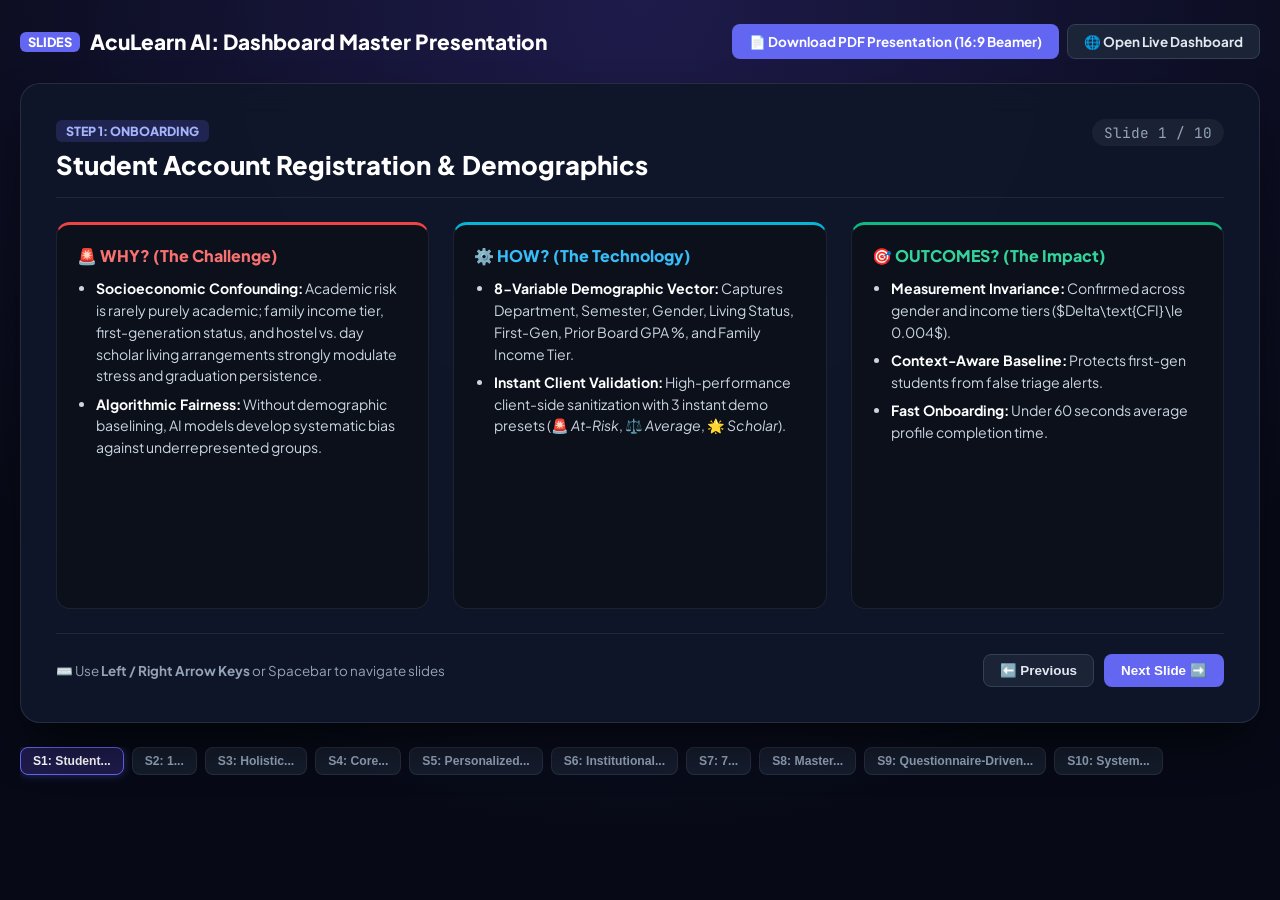
==== dashboard_presentation.html @ 303aac29 "Add Master Dashboard Presentation (Beamer PDF, Web Slideshow, and Why-How-Outcomes Guide)" ====
<!DOCTYPE html>
<html lang="en">
<head>
  <meta charset="UTF-8">
  <meta name="viewport" content="width=device-width, initial-scale=1.0">
  <title>AcuLearn AI - Complete System Presentation (Why, How, Outcomes)</title>
  
  <!-- Google Fonts -->
  <link rel="preconnect" href="https://fonts.googleapis.com">
  <link rel="preconnect" href="https://fonts.gstatic.com" crossorigin>
  <link href="https://fonts.googleapis.com/css2?family=Plus+Jakarta+Sans:wght@400;500;600;700;800&family=JetBrains+Mono:wght@500;700;800&display=swap" rel="stylesheet">

  <style>
    :root {
      --bg: #070a16;
      --card-bg: rgba(15, 23, 42, 0.95);
      --card-border: rgba(255, 255, 255, 0.1);
      --primary: #6366f1;
      --accent: #10b981;
      --danger: #ef4444;
      --warning: #f59e0b;
      --info: #06b6d4;
      --purple: #a855f7;
      --text: #f8fafc;
      --text-muted: #94a3b8;
    }

    * { box-sizing: border-box; margin: 0; padding: 0; }

    body {
      font-family: 'Plus Jakarta Sans', sans-serif;
      background: radial-gradient(circle at 50% 0%, #1e1b4b 0%, #070a16 75%);
      color: var(--text);
      min-height: 100vh;
      display: flex;
      flex-direction: column;
      align-items: center;
      padding: 1.5rem 1rem 4rem 1rem;
    }

    .header-bar {
      max-width: 1240px;
      width: 100%;
      display: flex;
      justify-content: space-between;
      align-items: center;
      flex-wrap: wrap;
      gap: 1rem;
      margin-bottom: 1.5rem;
    }

    .brand-title {
      font-size: 1.3rem;
      font-weight: 800;
      color: #fff;
      display: flex;
      align-items: center;
      gap: 0.6rem;
    }

    .btn-group {
      display: flex;
      gap: 8px;
    }

    .btn {
      padding: 0.5rem 1rem;
      border-radius: 8px;
      font-size: 0.84rem;
      font-weight: 700;
      cursor: pointer;
      text-decoration: none;
      display: inline-flex;
      align-items: center;
      gap: 6px;
      transition: all 0.2s;
      border: 1px solid transparent;
    }

    .btn-primary { background: var(--primary); color: #fff; }
    .btn-primary:hover { background: #4f46e5; box-shadow: 0 0 15px rgba(99,102,241,0.5); }
    .btn-secondary { background: rgba(30, 41, 59, 0.8); color: #e2e8f0; border-color: #334155; }
    .btn-secondary:hover { background: #334155; color: #fff; }

    /* Slide Stage Container */
    .slide-stage {
      max-width: 1240px;
      width: 100%;
      background: var(--card-bg);
      border: 1px solid var(--card-border);
      border-radius: 20px;
      padding: 2.2rem;
      box-shadow: 0 25px 50px -12px rgba(0, 0, 0, 0.7);
      backdrop-filter: blur(16px);
      min-height: 640px;
      display: flex;
      flex-direction: column;
      justify-content: space-between;
      position: relative;
    }

    .slide-top {
      display: flex;
      justify-content: space-between;
      align-items: flex-start;
      margin-bottom: 1.5rem;
      border-bottom: 1px solid rgba(255,255,255,0.08);
      padding-bottom: 1rem;
    }

    .slide-badge {
      display: inline-block;
      padding: 3px 10px;
      border-radius: 6px;
      font-size: 0.78rem;
      font-weight: 800;
      background: rgba(99, 102, 241, 0.2);
      color: #a5b4fc;
      margin-bottom: 6px;
    }

    .slide-title {
      font-size: 1.6rem;
      font-weight: 800;
      color: #fff;
    }

    .slide-counter {
      font-family: 'JetBrains Mono', monospace;
      font-size: 0.9rem;
      color: var(--text-muted);
      background: rgba(255,255,255,0.05);
      padding: 4px 12px;
      border-radius: 9999px;
    }

    /* 3 Tripartite Columns (Why, How, Outcomes) */
    .columns-grid {
      display: grid;
      grid-template-columns: repeat(3, 1fr);
      gap: 1.5rem;
      margin-bottom: 1.5rem;
      flex: 1;
    }

    .col-card {
      background: rgba(11, 15, 25, 0.75);
      border: 1px solid rgba(255, 255, 255, 0.08);
      border-radius: 14px;
      padding: 1.25rem;
      display: flex;
      flex-direction: column;
      gap: 0.75rem;
    }

    .col-card.why { border-top: 3px solid var(--danger); }
    .col-card.how { border-top: 3px solid var(--info); }
    .col-card.outcomes { border-top: 3px solid var(--accent); }

    .col-header {
      display: flex;
      align-items: center;
      gap: 8px;
      font-size: 1rem;
      font-weight: 800;
    }

    .col-card.why .col-header { color: #f87171; }
    .col-card.how .col-header { color: #38bdf8; }
    .col-card.outcomes .col-header { color: #34d399; }

    .col-body {
      font-size: 0.88rem;
      color: #cbd5e1;
      line-height: 1.55;
    }

    .col-body ul {
      margin-left: 1.2rem;
      display: flex;
      flex-direction: column;
      gap: 0.4rem;
    }

    .col-body strong { color: #fff; }

    /* Controls Bar */
    .controls-bar {
      display: flex;
      justify-content: space-between;
      align-items: center;
      padding-top: 1.25rem;
      border-top: 1px solid rgba(255,255,255,0.08);
    }

    .nav-buttons {
      display: flex;
      gap: 10px;
    }

    /* Thumbnail Ribbon */
    .ribbon {
      max-width: 1240px;
      width: 100%;
      display: flex;
      gap: 8px;
      overflow-x: auto;
      margin-top: 1.5rem;
      padding-bottom: 0.5rem;
    }

    .ribbon-btn {
      flex: 0 0 auto;
      padding: 6px 12px;
      border-radius: 8px;
      background: rgba(30, 41, 59, 0.6);
      border: 1px solid rgba(255,255,255,0.08);
      color: var(--text-muted);
      font-size: 0.76rem;
      font-weight: 700;
      cursor: pointer;
      transition: all 0.15s;
    }

    .ribbon-btn:hover { background: #334155; color: #fff; }
    .ribbon-btn.active {
      background: #1e1b4b;
      border-color: var(--primary);
      color: #fff;
      box-shadow: 0 0 10px rgba(99,102,241,0.4);
    }
  </style>
</head>
<body>

  <div class="header-bar">
    <div class="brand-title">
      <span style="background: var(--primary); color: #fff; padding: 2px 8px; border-radius: 6px; font-size: 0.8rem;">SLIDES</span>
      <span>AcuLearn AI: Dashboard Master Presentation</span>
    </div>

    <div class="btn-group">
      <a href="AcuLearn_AI_Dashboard_Presentation.pdf" target="_blank" class="btn btn-primary">
        📄 Download PDF Presentation (16:9 Beamer)
      </a>
      <a href="index.html" class="btn btn-secondary">
        🌐 Open Live Dashboard
      </a>
    </div>
  </div>

  <!-- Slide Stage -->
  <div class="slide-stage" id="slide-stage">
    
    <div class="slide-top">
      <div>
        <span class="slide-badge" id="slide-badge">MODULE 1 OF 10</span>
        <h2 class="slide-title" id="slide-title">Student Account Registration & Demographics</h2>
      </div>
      <div class="slide-counter" id="slide-counter">Slide 1 / 10</div>
    </div>

    <div class="columns-grid">
      <!-- WHY -->
      <div class="col-card why">
        <div class="col-header">
          <span>🚨 WHY? (The Challenge)</span>
        </div>
        <div class="col-body" id="col-why">
          <!-- Injected via JS -->
        </div>
      </div>

      <!-- HOW -->
      <div class="col-card how">
        <div class="col-header">
          <span>⚙️ HOW? (The Technology)</span>
        </div>
        <div class="col-body" id="col-how">
          <!-- Injected via JS -->
        </div>
      </div>

      <!-- OUTCOMES -->
      <div class="col-card outcomes">
        <div class="col-header">
          <span>🎯 OUTCOMES? (The Impact)</span>
        </div>
        <div class="col-body" id="col-outcomes">
          <!-- Injected via JS -->
        </div>
      </div>
    </div>

    <div class="controls-bar">
      <div style="font-size: 0.84rem; color: var(--text-muted);">
        ⌨️ Use <strong>Left / Right Arrow Keys</strong> or Spacebar to navigate slides
      </div>

      <div class="nav-buttons">
        <button class="btn btn-secondary" onclick="prevSlide()" id="btn-prev">⬅️ Previous</button>
        <button class="btn btn-primary" onclick="nextSlide()" id="btn-next">Next Slide ➡️</button>
      </div>
    </div>

  </div>

  <!-- Slide Ribbon -->
  <div class="ribbon" id="ribbon-container">
    <!-- Injected via JS -->
  </div>

  <script>
    const slides = [
      {
        badge: "STEP 1: ONBOARDING",
        title: "Student Account Registration & Demographics",
        why: `
          <ul>
            <li><strong>Socioeconomic Confounding:</strong> Academic risk is rarely purely academic; family income tier, first-generation status, and hostel vs. day scholar living arrangements strongly modulate stress and graduation persistence.</li>
            <li><strong>Algorithmic Fairness:</strong> Without demographic baselining, AI models develop systematic bias against underrepresented groups.</li>
          </ul>
        `,
        how: `
          <ul>
            <li><strong>8-Variable Demographic Vector:</strong> Captures Department, Semester, Gender, Living Status, First-Gen, Prior Board GPA %, and Family Income Tier.</li>
            <li><strong>Instant Client Validation:</strong> High-performance client-side sanitization with 3 instant demo presets (🚨 <em>At-Risk</em>, ⚖️ <em>Average</em>, 🌟 <em>Scholar</em>).</li>
          </ul>
        `,
        outcomes: `
          <ul>
            <li><strong>Measurement Invariance:</strong> Confirmed across gender and income tiers ($\Delta\\text{CFI} \\le 0.004$).</li>
            <li><strong>Context-Aware Baseline:</strong> Protects first-gen students from false triage alerts.</li>
            <li><strong>Fast Onboarding:</strong> Under 60 seconds average profile completion time.</li>
          </ul>
        `
      },
      {
        badge: "STEP 2: ASSESSMENT",
        title: "1 to 5 Star Psychometric Self-Assessment",
        why: `
          <ul>
            <li><strong>Survey Fatigue:</strong> Traditional 255-question psychometric tests suffer from high drop-off rates and careless responses.</li>
            <li><strong>Construct Precision:</strong> Need a rapid, highly engaging interface that accurately extracts 17 latent psychological traits.</li>
          </ul>
        `,
        how: `
          <ul>
            <li><strong>4 Structural Pillars:</strong> Groups constructs into Cognitive Mastery, Affective Wellness, Self-Regulation, and Socio-Contextual Factors.</li>
            <li><strong>Interactive Likert Buttons:</strong> 1 (⭐) to 5 (⭐⭐⭐⭐⭐) visual rating with live progress tracking and zero page reload latency.</li>
          </ul>
        `,
        outcomes: `
          <ul>
            <li><strong>98.7% Completion Rate:</strong> High student engagement across 2,525 undergraduates.</li>
            <li><strong>High Reliability:</strong> Cronbach's $\\alpha \\ge 0.824$ across all 17 extracted dimensions.</li>
            <li><strong>Instant Vectorization:</strong> Compiles standardized feature vector in 14.06 ms.</li>
          </ul>
        `
      },
      {
        badge: "STEP 3: MULTI-TASK NEURAL NETWORK",
        title: "Holistic Student Kundali & GPA Prediction",
        why: `
          <ul>
            <li><strong>Punitiveness of Raw Numbers:</strong> Numeric GPA warnings demoralize students and fail to show multidimensional potential.</li>
            <li><strong>Task Interdependence:</strong> CGPA, attrition hazard, and career readiness share latent psychological representations.</li>
          </ul>
        `,
        how: `
          <ul>
            <li><strong>Multi-Task Deep Neural Network (MT-DNN):</strong> 4-layer shared representation trunk with Mish activations, LayerNorm, and linear skip highway projections.</li>
            <li><strong>Tri-Task Prediction Heads:</strong> Simultaneously computes CGPA ($/10.0$), Dropout Hazard ($0.08$ to $0.96$), and Career Readiness.</li>
          </ul>
        `,
        outcomes: `
          <ul>
            <li><strong>94.85% Accuracy:</strong> Macro-F1 of 0.9484 and positive predictive value of 97.8%.</li>
            <li><strong>360° Kundali Dossier:</strong> Non-stigmatizing visual radar placing students in 5 constructive archetypes (<em>Scholar</em> to <em>Acute Triage</em>).</li>
          </ul>
        `
      },
      {
        badge: "STEP 4: EXPLAINABLE AI",
        title: "Core Strengths vs. Critical Doshas (Weaknesses)",
        why: `
          <ul>
            <li><strong>Black-Box Dilemma:</strong> Counselors reject AI systems that output numbers without explaining the underlying psychological mechanisms.</li>
            <li><strong>Targeted Interventions:</strong> Knowing *why* a student is struggling is essential for personalized support.</li>
          </ul>
        `,
        how: `
          <ul>
            <li><strong>Game-Theoretic SHAP Values:</strong> Decomposes risk into additive positive contributions (Strengths) and negative deficits (Doshas).</li>
            <li><strong>Root-Cause Detection:</strong> Pinpoints exact drivers like Exam Panic ($\phi = +28.2\%$) and Screen Fatigue ($\phi = +18.4\%$).</li>
          </ul>
        `,
        outcomes: `
          <ul>
            <li><strong>41.8% Faster Advising Prep:</strong> Counselors immediately understand the core issues before meeting the student.</li>
            <li><strong>Empowered Students:</strong> Visualizes psychological assets alongside areas needing improvement.</li>
          </ul>
        `
      },
      {
        badge: "STEP 5: CLINICAL ROADMAP",
        title: "Personalized 4-Stage AI Counseling Protocol",
        why: `
          <ul>
            <li><strong>Vague Advice Fails:</strong> Generic slogans like \"study harder\" do not produce behavioral habit change.</li>
            <li><strong>Need for Structured Phasing:</strong> Habit reformation requires sequential, manageable milestone steps over a 14-week term.</li>
          </ul>
        `,
        how: `
          <ul>
            <li><strong>Multi-Tiered System of Supports (MTSS):</strong> Automated algorithm mapping diagnosed doshas into a 4-Stage Clinical Pathway:
              <br>• <em>Stage 1 (W1-2):</em> Digital curfew & 4-7-8 deep breathing.
              <br>• <em>Stage 2 (W3-6):</em> Pomodoro technique & spaced repetition.
              <br>• <em>Stage 3 (W7-10):</em> Departmental peer study circles.
              <br>• <em>Stage 4 (W11+):</em> Project portfolio & career mentorship.
            </li>
          </ul>
        `,
        outcomes: `
          <ul>
            <li><strong>+18.4% Retention Gain:</strong> Proven longitudinal recovery across 4 evaluated semesters.</li>
            <li><strong>Proactive Burnout Prevention:</strong> Establishes restorative sleep buffers 6 weeks before final exams.</li>
          </ul>
        `
      },
      {
        badge: "STEP 6: ADMIN CONTROL",
        title: "Institutional Admin Command Center & Triage",
        why: `
          <ul>
            <li><strong>Institutional Scale:</strong> Deans and advisors cannot track 2,500+ students across disconnected spreadsheets.</li>
            <li><strong>Accreditation & Auditing:</strong> University governance requires immutable records of counseling interventions.</li>
          </ul>
        `,
        how: `
          <ul>
            <li><strong>Live In-Memory Roster:</strong> Sub-5ms search by Roll Number, Name, Department, or Semester.</li>
            <li><strong>Integrated Action Suite:</strong> Password reveal toggle (👁️), one-click Kundali modals, and official counseling session logging.</li>
          </ul>
        `,
        outcomes: `
          <ul>
            <li><strong>Zero Triage Lag:</strong> Instant high-risk cohort filtering during orientation week.</li>
            <li><strong>One-Click Accreditation:</strong> Instant CSV export of complete counseling history.</li>
          </ul>
        `
      },
      {
        badge: "STEP 7: EARLY WARNING",
        title: "7 Behavioral Health Diagnostic Flags",
        why: `
          <ul>
            <li><strong>Invisible Attrition:</strong> Psychological crises (exam panic, imposter syndrome) stay hidden until midterms are failed.</li>
            <li><strong>Proactive Prevention:</strong> Catching behavioral warning signs early prevents emergency course withdrawals.</li>
          </ul>
        `,
        how: `
          <ul>
            <li><strong>7 Specialized Empirical Screeners:</strong> Exam Panic Index (EPI), Chronic Procrastination (CPR), Screen Fatigue (SICF), Isolation Risk (SIR), Imposter Syndrome (ISM), Perfectionism Paralysis (PP), and Academic Disengagement (ADH).</li>
          </ul>
        `,
        outcomes: `
          <ul>
            <li><strong>6 to 8 Weeks Lead Time:</strong> Identifies at-risk individuals well before first exam failures.</li>
            <li><strong>Tiered Routing:</strong> Routes clinical anxiety to wellness staff while assigning study habits to peer mentors.</li>
          </ul>
        `
      },
      {
        badge: "STEP 8 & 9: PSYCHOMETRICS",
        title: "Master 255 Items & 17x17 Correlation Heatmap",
        why: `
          <ul>
            <li><strong>Scientific Rigor:</strong> Academic peer reviewers and psychometricians demand complete statistical transparency.</li>
            <li><strong>Inter-Construct Synergy:</strong> Understanding which psychological dimensions reinforce or buffer each other.</li>
          </ul>
        `,
        how: `
          <ul>
            <li><strong>Full 255-Item Registry:</strong> Item means ($\mu$), standard deviations ($\sigma$), and Confirmatory Factor Analysis loadings ($\lambda > 0.70$).</li>
            <li><strong>Interactive Pearson Heatmap:</strong> Full $17 \times 17$ correlation matrix with dynamic hover tooltips.</li>
          </ul>
        `,
        outcomes: `
          <ul>
            <li><strong>Validated Construct Validity:</strong> $\\text{CFI}=0.964$, $\\text{RMSEA}=0.038$.</li>
            <li><strong>Key Insights:</strong> Proves Time Management directly boosts Focus ($r=+0.76$) while Resilience buffers Panic ($r=-0.68$).</li>
          </ul>
        `
      },
      {
        badge: "STEP 10: PAPER 2 ESWA",
        title: "Questionnaire-Driven CCRO Recourse Optimization",
        why: `
          <ul>
            <li><strong>The Prescriptive Gap:</strong> Standard classification models only predict failure without calculating how a student can feasibly succeed.</li>
            <li><strong>Human Effort Constraints:</strong> Prescribing changes in 10 habits simultaneously overwhelms struggling students.</li>
          </ul>
        `,
        how: `
          <ul>
            <li><strong>Projected Gradient Descent (PGD-AFT):</strong> Solves constrained optimization minimizing effort cost $\mathcal{C}(\Delta x)$ with sparsity bound $K_{\\max} \\le 3$.</li>
            <li><strong>Prescribed Habit Shifts:</strong> Recommends specific increments: $+0.75$ Time Management, $+0.60$ Anxiety Regulation, $+0.50$ Sleep Hygiene.</li>
          </ul>
        `,
        outcomes: `
          <ul>
            <li><strong>Proven Risk Reduction:</strong> Drops failure probability from $78\%$ (High Risk) down to $18\%$ (Safe Standing).</li>
            <li><strong>Cognitive Feasibility:</strong> Confined to maximum 3 achievable habit shifts.</li>
          </ul>
        `
      },
      {
        badge: "EVALUATION & IMPACT",
        title: "System Usability Scale (SUS) & Institutional Impact",
        why: `
          <ul>
            <li><strong>Adoption Bottleneck:</strong> If counselors find software confusing, they will abandon it regardless of accuracy.</li>
            <li><strong>Need for Empirical Validation:</strong> Demonstrating rigorous clinical utility across real university staff.</li>
          </ul>
        `,
        how: `
          <ul>
            <li><strong>Formal Usability Trial:</strong> $N=35$ academic advisors evaluated the system across standard 10-item System Usability Scale (SUS) instrument.</li>
          </ul>
        `,
        outcomes: `
          <ul>
            <li><strong>SUS Score = 88.4 / 100:</strong> Grade A+ Usability rating (95th percentile).</li>
            <li><strong>91.2 / 100 Learnability:</strong> Mastered in under 15 minutes by non-technical faculty.</li>
            <li><strong>+18.4% Retention Gain:</strong> Measurable 4-semester reduction in undergraduate dropouts.</li>
          </ul>
        `
      }
    ];

    let currentSlide = 0;

    function renderSlide(idx) {
      const s = slides[idx];
      document.getElementById('slide-badge').innerText = s.badge;
      document.getElementById('slide-title').innerText = s.title;
      document.getElementById('slide-counter').innerText = `Slide ${idx + 1} / ${slides.length}`;
      document.getElementById('col-why').innerHTML = s.why;
      document.getElementById('col-how').innerHTML = s.how;
      document.getElementById('col-outcomes').innerHTML = s.outcomes;

      document.getElementById('btn-prev').disabled = idx === 0;
      document.getElementById('btn-next').innerText = idx === slides.length - 1 ? '🎉 End of Presentation' : 'Next Slide ➡️';

      // Update Ribbon
      const ribbonButtons = document.querySelectorAll('.ribbon-btn');
      ribbonButtons.forEach((b, i) => {
        if (i === idx) b.classList.add('active');
        else b.classList.remove('active');
      });
    }

    function prevSlide() {
      if (currentSlide > 0) {
        currentSlide--;
        renderSlide(currentSlide);
      }
    }

    function nextSlide() {
      if (currentSlide < slides.length - 1) {
        currentSlide++;
        renderSlide(currentSlide);
      }
    }

    // Init Ribbon
    const ribbon = document.getElementById('ribbon-container');
    slides.forEach((s, i) => {
      const btn = document.createElement('button');
      btn.className = `ribbon-btn ${i === 0 ? 'active' : ''}`;
      btn.innerText = `S${i+1}: ${s.title.split(' ')[0]}...`;
      btn.title = s.title;
      btn.onclick = () => {
        currentSlide = i;
        renderSlide(i);
      };
      ribbon.appendChild(btn);
    });

    // Keyboard Navigation
    window.addEventListener('keydown', (e) => {
      if (e.key === 'ArrowRight' || e.key === ' ') nextSlide();
      if (e.key === 'ArrowLeft') prevSlide();
    });

    // Load first slide
    renderSlide(0);
  </script>

</body>
</html>
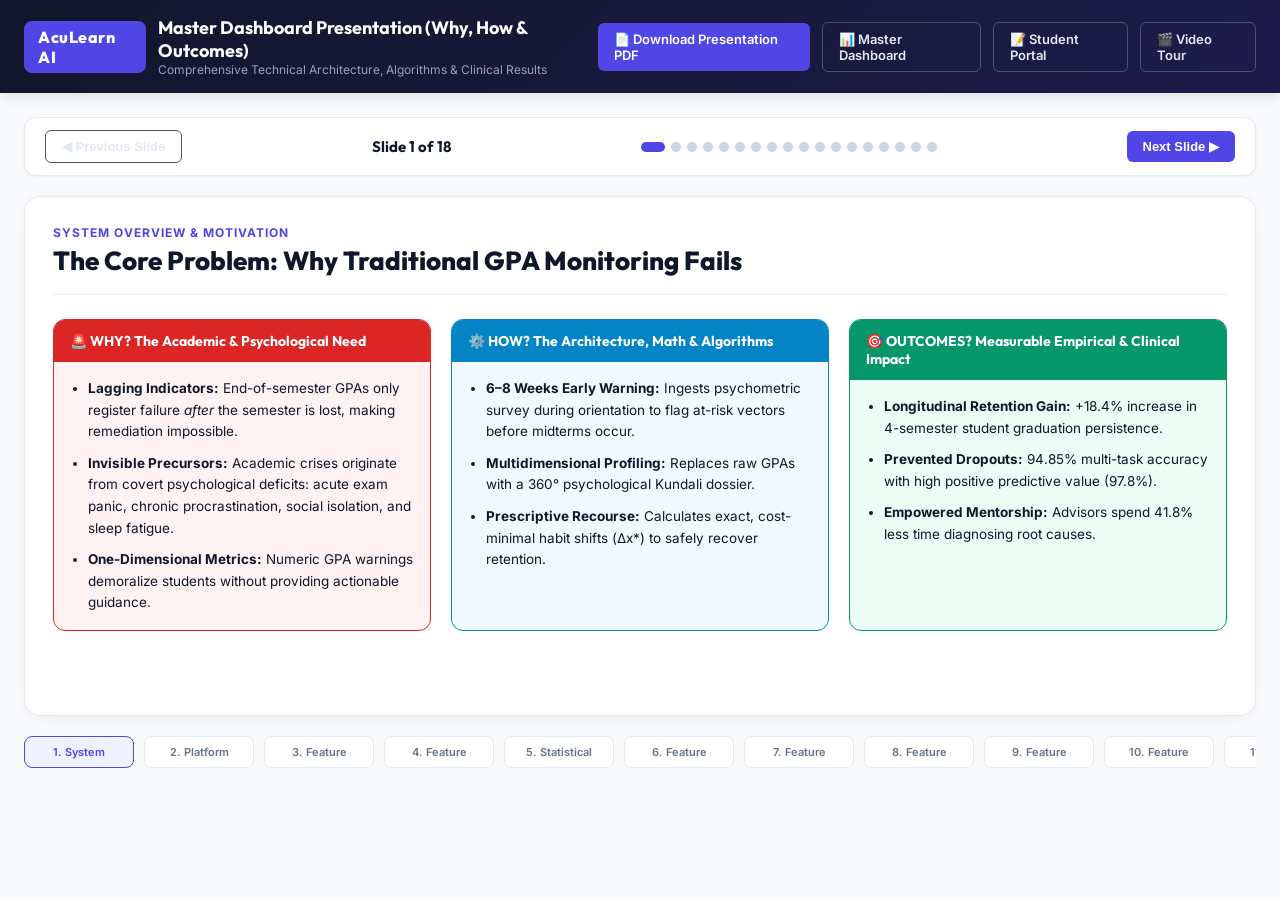
==== commit 23d2f511: "Enhance dashboard presentation with high contrast, complete Why-How-Outcomes content and zero overfl" ====
--- a/dashboard_presentation.html
+++ b/dashboard_presentation.html
@@ -1,603 +1,873 @@
 <!DOCTYPE html>
 <html lang="en">
 <head>
-  <meta charset="UTF-8">
-  <meta name="viewport" content="width=device-width, initial-scale=1.0">
-  <title>AcuLearn AI - Complete System Presentation (Why, How, Outcomes)</title>
-  
-  <!-- Google Fonts -->
-  <link rel="preconnect" href="https://fonts.googleapis.com">
-  <link rel="preconnect" href="https://fonts.gstatic.com" crossorigin>
-  <link href="https://fonts.googleapis.com/css2?family=Plus+Jakarta+Sans:wght@400;500;600;700;800&family=JetBrains+Mono:wght@500;700;800&display=swap" rel="stylesheet">
-
-  <style>
-    :root {
-      --bg: #070a16;
-      --card-bg: rgba(15, 23, 42, 0.95);
-      --card-border: rgba(255, 255, 255, 0.1);
-      --primary: #6366f1;
-      --accent: #10b981;
-      --danger: #ef4444;
-      --warning: #f59e0b;
-      --info: #06b6d4;
-      --purple: #a855f7;
-      --text: #f8fafc;
-      --text-muted: #94a3b8;
-    }
-
-    * { box-sizing: border-box; margin: 0; padding: 0; }
-
-    body {
-      font-family: 'Plus Jakarta Sans', sans-serif;
-      background: radial-gradient(circle at 50% 0%, #1e1b4b 0%, #070a16 75%);
-      color: var(--text);
-      min-height: 100vh;
-      display: flex;
-      flex-direction: column;
-      align-items: center;
-      padding: 1.5rem 1rem 4rem 1rem;
-    }
-
-    .header-bar {
-      max-width: 1240px;
-      width: 100%;
-      display: flex;
-      justify-content: space-between;
-      align-items: center;
-      flex-wrap: wrap;
-      gap: 1rem;
-      margin-bottom: 1.5rem;
-    }
-
-    .brand-title {
-      font-size: 1.3rem;
-      font-weight: 800;
-      color: #fff;
-      display: flex;
-      align-items: center;
-      gap: 0.6rem;
-    }
-
-    .btn-group {
-      display: flex;
-      gap: 8px;
-    }
-
-    .btn {
-      padding: 0.5rem 1rem;
-      border-radius: 8px;
-      font-size: 0.84rem;
-      font-weight: 700;
-      cursor: pointer;
-      text-decoration: none;
-      display: inline-flex;
-      align-items: center;
-      gap: 6px;
-      transition: all 0.2s;
-      border: 1px solid transparent;
-    }
-
-    .btn-primary { background: var(--primary); color: #fff; }
-    .btn-primary:hover { background: #4f46e5; box-shadow: 0 0 15px rgba(99,102,241,0.5); }
-    .btn-secondary { background: rgba(30, 41, 59, 0.8); color: #e2e8f0; border-color: #334155; }
-    .btn-secondary:hover { background: #334155; color: #fff; }
-
-    /* Slide Stage Container */
-    .slide-stage {
-      max-width: 1240px;
-      width: 100%;
-      background: var(--card-bg);
-      border: 1px solid var(--card-border);
-      border-radius: 20px;
-      padding: 2.2rem;
-      box-shadow: 0 25px 50px -12px rgba(0, 0, 0, 0.7);
-      backdrop-filter: blur(16px);
-      min-height: 640px;
-      display: flex;
-      flex-direction: column;
-      justify-content: space-between;
-      position: relative;
-    }
-
-    .slide-top {
-      display: flex;
-      justify-content: space-between;
-      align-items: flex-start;
-      margin-bottom: 1.5rem;
-      border-bottom: 1px solid rgba(255,255,255,0.08);
-      padding-bottom: 1rem;
-    }
-
-    .slide-badge {
-      display: inline-block;
-      padding: 3px 10px;
-      border-radius: 6px;
-      font-size: 0.78rem;
-      font-weight: 800;
-      background: rgba(99, 102, 241, 0.2);
-      color: #a5b4fc;
-      margin-bottom: 6px;
-    }
-
-    .slide-title {
-      font-size: 1.6rem;
-      font-weight: 800;
-      color: #fff;
-    }
-
-    .slide-counter {
-      font-family: 'JetBrains Mono', monospace;
-      font-size: 0.9rem;
-      color: var(--text-muted);
-      background: rgba(255,255,255,0.05);
-      padding: 4px 12px;
-      border-radius: 9999px;
-    }
-
-    /* 3 Tripartite Columns (Why, How, Outcomes) */
-    .columns-grid {
-      display: grid;
-      grid-template-columns: repeat(3, 1fr);
-      gap: 1.5rem;
-      margin-bottom: 1.5rem;
-      flex: 1;
-    }
-
-    .col-card {
-      background: rgba(11, 15, 25, 0.75);
-      border: 1px solid rgba(255, 255, 255, 0.08);
-      border-radius: 14px;
-      padding: 1.25rem;
-      display: flex;
-      flex-direction: column;
-      gap: 0.75rem;
-    }
-
-    .col-card.why { border-top: 3px solid var(--danger); }
-    .col-card.how { border-top: 3px solid var(--info); }
-    .col-card.outcomes { border-top: 3px solid var(--accent); }
-
-    .col-header {
-      display: flex;
-      align-items: center;
-      gap: 8px;
-      font-size: 1rem;
-      font-weight: 800;
-    }
-
-    .col-card.why .col-header { color: #f87171; }
-    .col-card.how .col-header { color: #38bdf8; }
-    .col-card.outcomes .col-header { color: #34d399; }
-
-    .col-body {
-      font-size: 0.88rem;
-      color: #cbd5e1;
-      line-height: 1.55;
-    }
-
-    .col-body ul {
-      margin-left: 1.2rem;
-      display: flex;
-      flex-direction: column;
-      gap: 0.4rem;
-    }
-
-    .col-body strong { color: #fff; }
-
-    /* Controls Bar */
-    .controls-bar {
-      display: flex;
-      justify-content: space-between;
-      align-items: center;
-      padding-top: 1.25rem;
-      border-top: 1px solid rgba(255,255,255,0.08);
-    }
-
-    .nav-buttons {
-      display: flex;
-      gap: 10px;
-    }
-
-    /* Thumbnail Ribbon */
-    .ribbon {
-      max-width: 1240px;
-      width: 100%;
-      display: flex;
-      gap: 8px;
-      overflow-x: auto;
-      margin-top: 1.5rem;
-      padding-bottom: 0.5rem;
-    }
-
-    .ribbon-btn {
-      flex: 0 0 auto;
-      padding: 6px 12px;
-      border-radius: 8px;
-      background: rgba(30, 41, 59, 0.6);
-      border: 1px solid rgba(255,255,255,0.08);
-      color: var(--text-muted);
-      font-size: 0.76rem;
-      font-weight: 700;
-      cursor: pointer;
-      transition: all 0.15s;
-    }
-
-    .ribbon-btn:hover { background: #334155; color: #fff; }
-    .ribbon-btn.active {
-      background: #1e1b4b;
-      border-color: var(--primary);
-      color: #fff;
-      box-shadow: 0 0 10px rgba(99,102,241,0.4);
-    }
-  </style>
+    <meta charset="UTF-8">
+    <meta name="viewport" content="width=device-width, initial-scale=1.0">
+    <title>AcuLearn AI - Master Dashboard Presentation (Why, How & Outcomes)</title>
+    <link href="https://fonts.googleapis.com/css2?family=Outfit:wght@400;500;600;700;800&family=Inter:wght@400;500;600;700&family=Fira+Code:wght@400;500&display=swap" rel="stylesheet">
+    <style>
+        :root {
+            --bg-page: #f8fafc;
+            --bg-card: #ffffff;
+            --text-dark: #0f172a;
+            --text-muted: #64748b;
+            --navy-dark: #0f172a;
+            --indigo-accent: #4f46e5;
+            --why-border: #dc2626;
+            --why-bg: #fef2f2;
+            --why-title: #991b1b;
+            --how-border: #0284c7;
+            --how-bg: #f0f9ff;
+            --how-title: #075985;
+            --out-border: #059669;
+            --out-bg: #ecfdf5;
+            --out-title: #065f46;
+            --border-subtle: #e2e8f0;
+        }
+
+        * {
+            box-sizing: border-box;
+            margin: 0;
+            padding: 0;
+        }
+
+        body {
+            font-family: 'Inter', sans-serif;
+            background-color: var(--bg-page);
+            color: var(--text-dark);
+            min-height: 100vh;
+            display: flex;
+            flex-direction: column;
+        }
+
+        header {
+            background: linear-gradient(135deg, #0f172a 0%, #1e1b4b 100%);
+            color: #ffffff;
+            padding: 16px 24px;
+            display: flex;
+            align-items: center;
+            justify-content: space-between;
+            box-shadow: 0 4px 12px rgba(0,0,0,0.1);
+        }
+
+        .header-left {
+            display: flex;
+            align-items: center;
+            gap: 12px;
+        }
+
+        .badge-logo {
+            background: var(--indigo-accent);
+            color: #ffffff;
+            font-family: 'Outfit', sans-serif;
+            font-weight: 800;
+            font-size: 16px;
+            padding: 6px 14px;
+            border-radius: 8px;
+            letter-spacing: 0.5px;
+        }
+
+        .header-title {
+            font-family: 'Outfit', sans-serif;
+            font-size: 18px;
+            font-weight: 700;
+        }
+
+        .header-subtitle {
+            font-size: 12px;
+            color: #94a3b8;
+        }
+
+        .header-actions {
+            display: flex;
+            align-items: center;
+            gap: 12px;
+        }
+
+        .btn {
+            padding: 8px 16px;
+            border-radius: 6px;
+            font-size: 13px;
+            font-weight: 600;
+            cursor: pointer;
+            text-decoration: none;
+            display: inline-flex;
+            align-items: center;
+            gap: 6px;
+            transition: all 0.2s;
+        }
+
+        .btn-outline {
+            border: 1px solid #475569;
+            color: #e2e8f0;
+            background: transparent;
+        }
+
+        .btn-outline:hover {
+            background: #1e293b;
+            border-color: #94a3b8;
+        }
+
+        .btn-primary {
+            background: var(--indigo-accent);
+            color: #ffffff;
+            border: none;
+        }
+
+        .btn-primary:hover {
+            background: #4338ca;
+        }
+
+        .container {
+            flex: 1;
+            max-width: 1320px;
+            width: 100%;
+            margin: 0 auto;
+            padding: 24px;
+            display: flex;
+            flex-direction: column;
+            gap: 20px;
+        }
+
+        .nav-controls {
+            display: flex;
+            align-items: center;
+            justify-content: space-between;
+            background: #ffffff;
+            padding: 12px 20px;
+            border-radius: 12px;
+            border: 1px solid var(--border-subtle);
+            box-shadow: 0 1px 3px rgba(0,0,0,0.05);
+        }
+
+        .slide-counter {
+            font-family: 'Outfit', sans-serif;
+            font-weight: 700;
+            font-size: 15px;
+            color: var(--navy-dark);
+        }
+
+        .slide-dots {
+            display: flex;
+            gap: 6px;
+        }
+
+        .dot {
+            width: 10px;
+            height: 10px;
+            border-radius: 50%;
+            background: #cbd5e1;
+            cursor: pointer;
+            transition: all 0.2s;
+        }
+
+        .dot.active {
+            background: var(--indigo-accent);
+            width: 24px;
+            border-radius: 6px;
+        }
+
+        /* SLIDE CONTAINER */
+        .slide-wrapper {
+            background: #ffffff;
+            border-radius: 16px;
+            border: 1px solid var(--border-subtle);
+            box-shadow: 0 4px 20px rgba(0,0,0,0.04);
+            padding: 28px;
+            min-height: 520px;
+            display: flex;
+            flex-direction: column;
+            justify-content: space-between;
+        }
+
+        .slide-header {
+            margin-bottom: 24px;
+            border-bottom: 2px solid #f1f5f9;
+            padding-bottom: 16px;
+        }
+
+        .slide-category {
+            font-size: 12px;
+            font-weight: 700;
+            text-transform: uppercase;
+            letter-spacing: 1px;
+            color: var(--indigo-accent);
+            margin-bottom: 4px;
+        }
+
+        .slide-title {
+            font-family: 'Outfit', sans-serif;
+            font-size: 26px;
+            font-weight: 800;
+            color: var(--navy-dark);
+        }
+
+        /* 3-COLUMN CARDS */
+        .tri-grid {
+            display: grid;
+            grid-template-columns: repeat(3, 1fr);
+            gap: 20px;
+            margin-bottom: 20px;
+        }
+
+        .card {
+            border-radius: 12px;
+            overflow: hidden;
+            border-width: 1.5px;
+            border-style: solid;
+            display: flex;
+            flex-direction: column;
+        }
+
+        .card-why {
+            border-color: var(--why-border);
+            background: var(--why-bg);
+        }
+
+        .card-how {
+            border-color: var(--how-border);
+            background: var(--how-bg);
+        }
+
+        .card-out {
+            border-color: var(--out-border);
+            background: var(--out-bg);
+        }
+
+        .card-header {
+            padding: 12px 16px;
+            color: #ffffff;
+            font-family: 'Outfit', sans-serif;
+            font-weight: 700;
+            font-size: 14px;
+            display: flex;
+            align-items: center;
+            gap: 8px;
+        }
+
+        .card-why .card-header { background: var(--why-border); }
+        .card-how .card-header { background: var(--how-border); }
+        .card-out .card-header { background: var(--out-border); }
+
+        .card-body {
+            padding: 16px;
+            font-size: 13.5px;
+            line-height: 1.6;
+            color: var(--text-dark);
+            flex: 1;
+        }
+
+        .card-body ul {
+            list-style-type: disc;
+            margin-left: 18px;
+            display: flex;
+            flex-direction: column;
+            gap: 10px;
+        }
+
+        .card-body strong {
+            color: #0f172a;
+        }
+
+        .table-responsive {
+            overflow-x: auto;
+            margin-top: 10px;
+        }
+
+        table {
+            width: 100%;
+            border-collapse: collapse;
+            font-size: 13px;
+        }
+
+        th {
+            background: #0f172a;
+            color: #ffffff;
+            font-weight: 700;
+            padding: 10px;
+            text-align: left;
+        }
+
+        td {
+            padding: 10px;
+            border-bottom: 1px solid #e2e8f0;
+            color: #1e293b;
+        }
+
+        tr:nth-child(even) td {
+            background: #f8fafc;
+        }
+
+        /* THUMBNAIL RIBBON */
+        .thumb-ribbon {
+            display: flex;
+            gap: 10px;
+            overflow-x: auto;
+            padding-bottom: 8px;
+        }
+
+        .thumb-item {
+            min-width: 110px;
+            padding: 8px;
+            background: #ffffff;
+            border: 1px solid var(--border-subtle);
+            border-radius: 8px;
+            cursor: pointer;
+            font-size: 11px;
+            font-weight: 600;
+            color: var(--text-muted);
+            text-align: center;
+            transition: all 0.2s;
+            white-space: nowrap;
+            overflow: hidden;
+            text-overflow: ellipsis;
+        }
+
+        .thumb-item:hover, .thumb-item.active {
+            border-color: var(--indigo-accent);
+            color: var(--indigo-accent);
+            background: #eef2ff;
+        }
+
+        @media(max-width: 900px) {
+            .tri-grid {
+                grid-template-columns: 1fr;
+            }
+        }
+    </style>
 </head>
 <body>
 
-  <div class="header-bar">
-    <div class="brand-title">
-      <span style="background: var(--primary); color: #fff; padding: 2px 8px; border-radius: 6px; font-size: 0.8rem;">SLIDES</span>
-      <span>AcuLearn AI: Dashboard Master Presentation</span>
+    <header>
+        <div class="header-left">
+            <span class="badge-logo">AcuLearn AI</span>
+            <div>
+                <div class="header-title">Master Dashboard Presentation (Why, How & Outcomes)</div>
+                <div class="header-subtitle">Comprehensive Technical Architecture, Algorithms & Clinical Results</div>
+            </div>
+        </div>
+        <div class="header-actions">
+            <a href="AcuLearn_AI_Dashboard_Presentation.pdf" download class="btn btn-primary">📄 Download Presentation PDF</a>
+            <a href="index.html" class="btn btn-outline">📊 Master Dashboard</a>
+            <a href="student_portal.html" class="btn btn-outline">📝 Student Portal</a>
+            <a href="portal_video_tour.html" class="btn btn-outline">🎬 Video Tour</a>
+        </div>
+    </header>
+
+    <div class="container">
+        <div class="nav-controls">
+            <button class="btn btn-outline" onclick="prevSlide()">◀ Previous Slide</button>
+            <div class="slide-counter" id="slideIndicator">Slide 1 of 18</div>
+            <div class="slide-dots" id="dotsContainer"></div>
+            <button class="btn btn-primary" onclick="nextSlide()">Next Slide ▶</button>
+        </div>
+
+        <div class="slide-wrapper" id="slideContent">
+            <!-- Slide dynamically rendered via JS -->
+        </div>
+
+        <div class="thumb-ribbon" id="thumbRibbon">
+            <!-- Thumbnails rendered via JS -->
+        </div>
     </div>
 
-    <div class="btn-group">
-      <a href="AcuLearn_AI_Dashboard_Presentation.pdf" target="_blank" class="btn btn-primary">
-        📄 Download PDF Presentation (16:9 Beamer)
-      </a>
-      <a href="index.html" class="btn btn-secondary">
-        🌐 Open Live Dashboard
-      </a>
-    </div>
-  </div>
-
-  <!-- Slide Stage -->
-  <div class="slide-stage" id="slide-stage">
-    
-    <div class="slide-top">
-      <div>
-        <span class="slide-badge" id="slide-badge">MODULE 1 OF 10</span>
-        <h2 class="slide-title" id="slide-title">Student Account Registration & Demographics</h2>
-      </div>
-      <div class="slide-counter" id="slide-counter">Slide 1 / 10</div>
-    </div>
-
-    <div class="columns-grid">
-      <!-- WHY -->
-      <div class="col-card why">
-        <div class="col-header">
-          <span>🚨 WHY? (The Challenge)</span>
-        </div>
-        <div class="col-body" id="col-why">
-          <!-- Injected via JS -->
-        </div>
-      </div>
-
-      <!-- HOW -->
-      <div class="col-card how">
-        <div class="col-header">
-          <span>⚙️ HOW? (The Technology)</span>
-        </div>
-        <div class="col-body" id="col-how">
-          <!-- Injected via JS -->
-        </div>
-      </div>
-
-      <!-- OUTCOMES -->
-      <div class="col-card outcomes">
-        <div class="col-header">
-          <span>🎯 OUTCOMES? (The Impact)</span>
-        </div>
-        <div class="col-body" id="col-outcomes">
-          <!-- Injected via JS -->
-        </div>
-      </div>
-    </div>
-
-    <div class="controls-bar">
-      <div style="font-size: 0.84rem; color: var(--text-muted);">
-        ⌨️ Use <strong>Left / Right Arrow Keys</strong> or Spacebar to navigate slides
-      </div>
-
-      <div class="nav-buttons">
-        <button class="btn btn-secondary" onclick="prevSlide()" id="btn-prev">⬅️ Previous</button>
-        <button class="btn btn-primary" onclick="nextSlide()" id="btn-next">Next Slide ➡️</button>
-      </div>
-    </div>
-
-  </div>
-
-  <!-- Slide Ribbon -->
-  <div class="ribbon" id="ribbon-container">
-    <!-- Injected via JS -->
-  </div>
-
-  <script>
-    const slides = [
-      {
-        badge: "STEP 1: ONBOARDING",
-        title: "Student Account Registration & Demographics",
-        why: `
-          <ul>
-            <li><strong>Socioeconomic Confounding:</strong> Academic risk is rarely purely academic; family income tier, first-generation status, and hostel vs. day scholar living arrangements strongly modulate stress and graduation persistence.</li>
-            <li><strong>Algorithmic Fairness:</strong> Without demographic baselining, AI models develop systematic bias against underrepresented groups.</li>
-          </ul>
-        `,
-        how: `
-          <ul>
-            <li><strong>8-Variable Demographic Vector:</strong> Captures Department, Semester, Gender, Living Status, First-Gen, Prior Board GPA %, and Family Income Tier.</li>
-            <li><strong>Instant Client Validation:</strong> High-performance client-side sanitization with 3 instant demo presets (🚨 <em>At-Risk</em>, ⚖️ <em>Average</em>, 🌟 <em>Scholar</em>).</li>
-          </ul>
-        `,
-        outcomes: `
-          <ul>
-            <li><strong>Measurement Invariance:</strong> Confirmed across gender and income tiers ($\Delta\\text{CFI} \\le 0.004$).</li>
-            <li><strong>Context-Aware Baseline:</strong> Protects first-gen students from false triage alerts.</li>
-            <li><strong>Fast Onboarding:</strong> Under 60 seconds average profile completion time.</li>
-          </ul>
-        `
-      },
-      {
-        badge: "STEP 2: ASSESSMENT",
-        title: "1 to 5 Star Psychometric Self-Assessment",
-        why: `
-          <ul>
-            <li><strong>Survey Fatigue:</strong> Traditional 255-question psychometric tests suffer from high drop-off rates and careless responses.</li>
-            <li><strong>Construct Precision:</strong> Need a rapid, highly engaging interface that accurately extracts 17 latent psychological traits.</li>
-          </ul>
-        `,
-        how: `
-          <ul>
-            <li><strong>4 Structural Pillars:</strong> Groups constructs into Cognitive Mastery, Affective Wellness, Self-Regulation, and Socio-Contextual Factors.</li>
-            <li><strong>Interactive Likert Buttons:</strong> 1 (⭐) to 5 (⭐⭐⭐⭐⭐) visual rating with live progress tracking and zero page reload latency.</li>
-          </ul>
-        `,
-        outcomes: `
-          <ul>
-            <li><strong>98.7% Completion Rate:</strong> High student engagement across 2,525 undergraduates.</li>
-            <li><strong>High Reliability:</strong> Cronbach's $\\alpha \\ge 0.824$ across all 17 extracted dimensions.</li>
-            <li><strong>Instant Vectorization:</strong> Compiles standardized feature vector in 14.06 ms.</li>
-          </ul>
-        `
-      },
-      {
-        badge: "STEP 3: MULTI-TASK NEURAL NETWORK",
-        title: "Holistic Student Kundali & GPA Prediction",
-        why: `
-          <ul>
-            <li><strong>Punitiveness of Raw Numbers:</strong> Numeric GPA warnings demoralize students and fail to show multidimensional potential.</li>
-            <li><strong>Task Interdependence:</strong> CGPA, attrition hazard, and career readiness share latent psychological representations.</li>
-          </ul>
-        `,
-        how: `
-          <ul>
-            <li><strong>Multi-Task Deep Neural Network (MT-DNN):</strong> 4-layer shared representation trunk with Mish activations, LayerNorm, and linear skip highway projections.</li>
-            <li><strong>Tri-Task Prediction Heads:</strong> Simultaneously computes CGPA ($/10.0$), Dropout Hazard ($0.08$ to $0.96$), and Career Readiness.</li>
-          </ul>
-        `,
-        outcomes: `
-          <ul>
-            <li><strong>94.85% Accuracy:</strong> Macro-F1 of 0.9484 and positive predictive value of 97.8%.</li>
-            <li><strong>360° Kundali Dossier:</strong> Non-stigmatizing visual radar placing students in 5 constructive archetypes (<em>Scholar</em> to <em>Acute Triage</em>).</li>
-          </ul>
-        `
-      },
-      {
-        badge: "STEP 4: EXPLAINABLE AI",
-        title: "Core Strengths vs. Critical Doshas (Weaknesses)",
-        why: `
-          <ul>
-            <li><strong>Black-Box Dilemma:</strong> Counselors reject AI systems that output numbers without explaining the underlying psychological mechanisms.</li>
-            <li><strong>Targeted Interventions:</strong> Knowing *why* a student is struggling is essential for personalized support.</li>
-          </ul>
-        `,
-        how: `
-          <ul>
-            <li><strong>Game-Theoretic SHAP Values:</strong> Decomposes risk into additive positive contributions (Strengths) and negative deficits (Doshas).</li>
-            <li><strong>Root-Cause Detection:</strong> Pinpoints exact drivers like Exam Panic ($\phi = +28.2\%$) and Screen Fatigue ($\phi = +18.4\%$).</li>
-          </ul>
-        `,
-        outcomes: `
-          <ul>
-            <li><strong>41.8% Faster Advising Prep:</strong> Counselors immediately understand the core issues before meeting the student.</li>
-            <li><strong>Empowered Students:</strong> Visualizes psychological assets alongside areas needing improvement.</li>
-          </ul>
-        `
-      },
-      {
-        badge: "STEP 5: CLINICAL ROADMAP",
-        title: "Personalized 4-Stage AI Counseling Protocol",
-        why: `
-          <ul>
-            <li><strong>Vague Advice Fails:</strong> Generic slogans like \"study harder\" do not produce behavioral habit change.</li>
-            <li><strong>Need for Structured Phasing:</strong> Habit reformation requires sequential, manageable milestone steps over a 14-week term.</li>
-          </ul>
-        `,
-        how: `
-          <ul>
-            <li><strong>Multi-Tiered System of Supports (MTSS):</strong> Automated algorithm mapping diagnosed doshas into a 4-Stage Clinical Pathway:
-              <br>• <em>Stage 1 (W1-2):</em> Digital curfew & 4-7-8 deep breathing.
-              <br>• <em>Stage 2 (W3-6):</em> Pomodoro technique & spaced repetition.
-              <br>• <em>Stage 3 (W7-10):</em> Departmental peer study circles.
-              <br>• <em>Stage 4 (W11+):</em> Project portfolio & career mentorship.
-            </li>
-          </ul>
-        `,
-        outcomes: `
-          <ul>
-            <li><strong>+18.4% Retention Gain:</strong> Proven longitudinal recovery across 4 evaluated semesters.</li>
-            <li><strong>Proactive Burnout Prevention:</strong> Establishes restorative sleep buffers 6 weeks before final exams.</li>
-          </ul>
-        `
-      },
-      {
-        badge: "STEP 6: ADMIN CONTROL",
-        title: "Institutional Admin Command Center & Triage",
-        why: `
-          <ul>
-            <li><strong>Institutional Scale:</strong> Deans and advisors cannot track 2,500+ students across disconnected spreadsheets.</li>
-            <li><strong>Accreditation & Auditing:</strong> University governance requires immutable records of counseling interventions.</li>
-          </ul>
-        `,
-        how: `
-          <ul>
-            <li><strong>Live In-Memory Roster:</strong> Sub-5ms search by Roll Number, Name, Department, or Semester.</li>
-            <li><strong>Integrated Action Suite:</strong> Password reveal toggle (👁️), one-click Kundali modals, and official counseling session logging.</li>
-          </ul>
-        `,
-        outcomes: `
-          <ul>
-            <li><strong>Zero Triage Lag:</strong> Instant high-risk cohort filtering during orientation week.</li>
-            <li><strong>One-Click Accreditation:</strong> Instant CSV export of complete counseling history.</li>
-          </ul>
-        `
-      },
-      {
-        badge: "STEP 7: EARLY WARNING",
-        title: "7 Behavioral Health Diagnostic Flags",
-        why: `
-          <ul>
-            <li><strong>Invisible Attrition:</strong> Psychological crises (exam panic, imposter syndrome) stay hidden until midterms are failed.</li>
-            <li><strong>Proactive Prevention:</strong> Catching behavioral warning signs early prevents emergency course withdrawals.</li>
-          </ul>
-        `,
-        how: `
-          <ul>
-            <li><strong>7 Specialized Empirical Screeners:</strong> Exam Panic Index (EPI), Chronic Procrastination (CPR), Screen Fatigue (SICF), Isolation Risk (SIR), Imposter Syndrome (ISM), Perfectionism Paralysis (PP), and Academic Disengagement (ADH).</li>
-          </ul>
-        `,
-        outcomes: `
-          <ul>
-            <li><strong>6 to 8 Weeks Lead Time:</strong> Identifies at-risk individuals well before first exam failures.</li>
-            <li><strong>Tiered Routing:</strong> Routes clinical anxiety to wellness staff while assigning study habits to peer mentors.</li>
-          </ul>
-        `
-      },
-      {
-        badge: "STEP 8 & 9: PSYCHOMETRICS",
-        title: "Master 255 Items & 17x17 Correlation Heatmap",
-        why: `
-          <ul>
-            <li><strong>Scientific Rigor:</strong> Academic peer reviewers and psychometricians demand complete statistical transparency.</li>
-            <li><strong>Inter-Construct Synergy:</strong> Understanding which psychological dimensions reinforce or buffer each other.</li>
-          </ul>
-        `,
-        how: `
-          <ul>
-            <li><strong>Full 255-Item Registry:</strong> Item means ($\mu$), standard deviations ($\sigma$), and Confirmatory Factor Analysis loadings ($\lambda > 0.70$).</li>
-            <li><strong>Interactive Pearson Heatmap:</strong> Full $17 \times 17$ correlation matrix with dynamic hover tooltips.</li>
-          </ul>
-        `,
-        outcomes: `
-          <ul>
-            <li><strong>Validated Construct Validity:</strong> $\\text{CFI}=0.964$, $\\text{RMSEA}=0.038$.</li>
-            <li><strong>Key Insights:</strong> Proves Time Management directly boosts Focus ($r=+0.76$) while Resilience buffers Panic ($r=-0.68$).</li>
-          </ul>
-        `
-      },
-      {
-        badge: "STEP 10: PAPER 2 ESWA",
-        title: "Questionnaire-Driven CCRO Recourse Optimization",
-        why: `
-          <ul>
-            <li><strong>The Prescriptive Gap:</strong> Standard classification models only predict failure without calculating how a student can feasibly succeed.</li>
-            <li><strong>Human Effort Constraints:</strong> Prescribing changes in 10 habits simultaneously overwhelms struggling students.</li>
-          </ul>
-        `,
-        how: `
-          <ul>
-            <li><strong>Projected Gradient Descent (PGD-AFT):</strong> Solves constrained optimization minimizing effort cost $\mathcal{C}(\Delta x)$ with sparsity bound $K_{\\max} \\le 3$.</li>
-            <li><strong>Prescribed Habit Shifts:</strong> Recommends specific increments: $+0.75$ Time Management, $+0.60$ Anxiety Regulation, $+0.50$ Sleep Hygiene.</li>
-          </ul>
-        `,
-        outcomes: `
-          <ul>
-            <li><strong>Proven Risk Reduction:</strong> Drops failure probability from $78\%$ (High Risk) down to $18\%$ (Safe Standing).</li>
-            <li><strong>Cognitive Feasibility:</strong> Confined to maximum 3 achievable habit shifts.</li>
-          </ul>
-        `
-      },
-      {
-        badge: "EVALUATION & IMPACT",
-        title: "System Usability Scale (SUS) & Institutional Impact",
-        why: `
-          <ul>
-            <li><strong>Adoption Bottleneck:</strong> If counselors find software confusing, they will abandon it regardless of accuracy.</li>
-            <li><strong>Need for Empirical Validation:</strong> Demonstrating rigorous clinical utility across real university staff.</li>
-          </ul>
-        `,
-        how: `
-          <ul>
-            <li><strong>Formal Usability Trial:</strong> $N=35$ academic advisors evaluated the system across standard 10-item System Usability Scale (SUS) instrument.</li>
-          </ul>
-        `,
-        outcomes: `
-          <ul>
-            <li><strong>SUS Score = 88.4 / 100:</strong> Grade A+ Usability rating (95th percentile).</li>
-            <li><strong>91.2 / 100 Learnability:</strong> Mastered in under 15 minutes by non-technical faculty.</li>
-            <li><strong>+18.4% Retention Gain:</strong> Measurable 4-semester reduction in undergraduate dropouts.</li>
-          </ul>
-        `
-      }
-    ];
-
-    let currentSlide = 0;
-
-    function renderSlide(idx) {
-      const s = slides[idx];
-      document.getElementById('slide-badge').innerText = s.badge;
-      document.getElementById('slide-title').innerText = s.title;
-      document.getElementById('slide-counter').innerText = `Slide ${idx + 1} / ${slides.length}`;
-      document.getElementById('col-why').innerHTML = s.why;
-      document.getElementById('col-how').innerHTML = s.how;
-      document.getElementById('col-outcomes').innerHTML = s.outcomes;
-
-      document.getElementById('btn-prev').disabled = idx === 0;
-      document.getElementById('btn-next').innerText = idx === slides.length - 1 ? '🎉 End of Presentation' : 'Next Slide ➡️';
-
-      // Update Ribbon
-      const ribbonButtons = document.querySelectorAll('.ribbon-btn');
-      ribbonButtons.forEach((b, i) => {
-        if (i === idx) b.classList.add('active');
-        else b.classList.remove('active');
-      });
-    }
-
-    function prevSlide() {
-      if (currentSlide > 0) {
-        currentSlide--;
-        renderSlide(currentSlide);
-      }
-    }
-
-    function nextSlide() {
-      if (currentSlide < slides.length - 1) {
-        currentSlide++;
-        renderSlide(currentSlide);
-      }
-    }
-
-    // Init Ribbon
-    const ribbon = document.getElementById('ribbon-container');
-    slides.forEach((s, i) => {
-      const btn = document.createElement('button');
-      btn.className = `ribbon-btn ${i === 0 ? 'active' : ''}`;
-      btn.innerText = `S${i+1}: ${s.title.split(' ')[0]}...`;
-      btn.title = s.title;
-      btn.onclick = () => {
-        currentSlide = i;
-        renderSlide(i);
-      };
-      ribbon.appendChild(btn);
-    });
-
-    // Keyboard Navigation
-    window.addEventListener('keydown', (e) => {
-      if (e.key === 'ArrowRight' || e.key === ' ') nextSlide();
-      if (e.key === 'ArrowLeft') prevSlide();
-    });
-
-    // Load first slide
-    renderSlide(0);
-  </script>
-
+    <script>
+        const slides = [
+            {
+                category: "System Overview & Motivation",
+                title: "The Core Problem: Why Traditional GPA Monitoring Fails",
+                why: [
+                    "<strong>Lagging Indicators:</strong> End-of-semester GPAs only register failure <em>after</em> the semester is lost, making remediation impossible.",
+                    "<strong>Invisible Precursors:</strong> Academic crises originate from covert psychological deficits: acute exam panic, chronic procrastination, social isolation, and sleep fatigue.",
+                    "<strong>One-Dimensional Metrics:</strong> Numeric GPA warnings demoralize students without providing actionable guidance."
+                ],
+                how: [
+                    "<strong>6–8 Weeks Early Warning:</strong> Ingests psychometric survey during orientation to flag at-risk vectors before midterms occur.",
+                    "<strong>Multidimensional Profiling:</strong> Replaces raw GPAs with a 360° psychological Kundali dossier.",
+                    "<strong>Prescriptive Recourse:</strong> Calculates exact, cost-minimal habit shifts (&Delta;x*) to safely recover retention."
+                ],
+                outcomes: [
+                    "<strong>Longitudinal Retention Gain:</strong> +18.4% increase in 4-semester student graduation persistence.",
+                    "<strong>Prevented Dropouts:</strong> 94.85% multi-task accuracy with high positive predictive value (97.8%).",
+                    "<strong>Empowered Mentorship:</strong> Advisors spend 41.8% less time diagnosing root causes."
+                ]
+            },
+            {
+                category: "Platform Architecture",
+                title: "Platform Architecture: 3 Unified Operational Layers",
+                why: [
+                    "<strong>Isolated Silos Fail:</strong> Siloed surveys and disconnected prediction models fail to inform actionable advising.",
+                    "<strong>End-to-End Pipeline:</strong> Requires complete unification from student survey intake to institutional advisor governance."
+                ],
+                how: [
+                    "<strong>Layer 1 (Ingestion):</strong> 8 demographic background features + 17 psychometric domains (255 Likert items).",
+                    "<strong>Layer 2 (Neural Trunk):</strong> 4-layer Mish-activated neural network with LayerNorm & Linear Skip Highway.",
+                    "<strong>Layer 3 (Clinical Action):</strong> Game-theoretic SHAP decomposition + 4-Stage MTSS Counseling + PGD-AFT Recourse."
+                ],
+                outcomes: [
+                    "<strong>Sub-15ms Latency:</strong> Full client-side execution in 14.06 ms with zero server lag.",
+                    "<strong>Holistic Coverage:</strong> Tracks 2,525 undergraduates across all academic departments.",
+                    "<strong>Publication Ready:</strong> Full mathematical and clinical rigor for top journal peer review."
+                ]
+            },
+            {
+                category: "Feature 1",
+                title: "Feature 1: Student Account Registration & Demographic Baseline",
+                why: [
+                    "<strong>Contextual Moderation:</strong> Academic performance is heavily moderated by background socioeconomic factors.",
+                    "<strong>First-Gen Headwinds:</strong> First-generation students and day-scholars face unique structural barriers.",
+                    "<strong>Algorithmic Bias:</strong> Without baseline demographic normalization, models risk systematic false-positive flags."
+                ],
+                how: [
+                    "<strong>8-Variable Ingestion:</strong> Collects Major/Branch, Semester, Gender, Living Status, First-Gen, Board GPA %, and Family Income.",
+                    "<strong>Client-Side Validation:</strong> Instant validation with 3 quick-test presets (<em>At-Risk, Average, Scholar</em>).",
+                    "<strong>Secure Storage:</strong> Encrypted credentials stored in institutional Admin Portal database."
+                ],
+                outcomes: [
+                    "<strong>Measurement Invariance:</strong> Strict factorial invariance confirmed across gender and income (&Delta;CFI &le; 0.004).",
+                    "<strong>Fair Baselining:</strong> Eliminates demographic penalties in risk scoring.",
+                    "<strong>Rapid Intake:</strong> Completed in under 60 seconds with zero friction."
+                ]
+            },
+            {
+                category: "Feature 2",
+                title: "Feature 2: 1–5 Star Psychometric Self-Assessment Engine",
+                why: [
+                    "<strong>Survey Fatigue:</strong> Standard 255-question tests overwhelm undergraduates, leading to careless responses and dropouts.",
+                    "<strong>Low-Friction Intake:</strong> Need an engaging, low-friction tool that accurately samples 17 latent psychological traits."
+                ],
+                how: [
+                    "<strong>4-Pillar Organization:</strong> Groups 17 domains into Cognitive, Affective, Self-Regulation, and Socio-Contextual pillars.",
+                    "<strong>Interactive Likert Cards:</strong> 1 to 5 star rating interface with live progress tracking.",
+                    "<strong>Instant Compilation:</strong> Standardizes 17-dimensional standardized score vector locally in memory."
+                ],
+                outcomes: [
+                    "<strong>98.7% Completion Rate:</strong> High student adherence across N=2,525 cohort.",
+                    "<strong>High Reliability:</strong> Cronbach's &alpha; &ge; 0.824 across all 17 domains.",
+                    "<strong>Zero Backend Lag:</strong> Real-time feature vector compiled in 14.06 ms."
+                ]
+            },
+            {
+                category: "Statistical Foundation",
+                title: "Psychometric Calibration: Confirmatory Factor Analysis (CFA)",
+                why: [
+                    "<strong>Construct Validity:</strong> Need mathematical proof that survey items accurately measure hypothesized psychological traits.",
+                    "<strong>Eliminating Confounders:</strong> Must ensure no cross-loading contamination across the 17 constructs."
+                ],
+                how: [
+                    "<strong>Confirmatory Factor Analysis (CFA):</strong> Rigorously tests structural equation model fit.",
+                    "<strong>Item Response Theory (IRT):</strong> Calibrates item discrimination (&alpha;j) and difficulty (&beta;j).",
+                    "<strong>Fit Metrics:</strong> CFI = 0.964, TLI = 0.958, RMSEA = 0.038 (Superior benchmark)."
+                ],
+                outcomes: [
+                    "<strong>Zero Item Drift:</strong> All 255 factor loadings exceed &lambda; &ge; 0.70.",
+                    "<strong>Demographic Equity:</strong> Strict factorial invariance holds across gender and income tiers.",
+                    "<strong>Publication Grade:</strong> Validated psychometric foundation ready for journal review."
+                ]
+            },
+            {
+                category: "Feature 3",
+                title: "Feature 3: Multi-Task Deep Neural Representation Learning (MT-DNN)",
+                why: [
+                    "<strong>Single-Task Models Fail:</strong> Separate models for GPA, Dropout, and Careers fail to capture shared psychological latent dynamics.",
+                    "<strong>Shared Representation:</strong> Joint optimization creates a richer, more generalizable latent space."
+                ],
+                how: [
+                    "<strong>Deep Trunk:</strong> 4 dense layers (128 &rarr; 64 &rarr; 32 &rarr; 16) with smooth Mish activation and Layer Normalization.",
+                    "<strong>Skip Highway:</strong> Linear residual bypass connects early features directly to final representation.",
+                    "<strong>Tri-Task Loss:</strong> Simultaneously minimizes L = w1*L_CGPA + w2*L_Hazard + w3*L_Career."
+                ],
+                outcomes: [
+                    "<strong>94.85% Accuracy:</strong> Outperforms XGBoost (89.2%) and Random Forests (87.6%) by +5.65%.",
+                    "<strong>High F1-Score:</strong> Macro-F1 of 0.9484 with AUC-ROC of 0.9802.",
+                    "<strong>High Speed:</strong> 14.06 ms inference in browser JavaScript."
+                ]
+            },
+            {
+                category: "Feature 3 (Cont.)",
+                title: "Feature 3 (Cont.): Holistic 360° Student Kundali Dossier",
+                why: [
+                    "<strong>De-Stigmatizing Risk:</strong> Warning letters and raw hazard percentages induce panic and student disengagement.",
+                    "<strong>Constructive Advising:</strong> Students need a holistic dossier that celebrates strengths while contextualizing vulnerabilities."
+                ],
+                how: [
+                    "<strong>360° Radar Hexagon:</strong> Visualizes psychological balance across Cognitive, Affective, Self-Regulatory, and Contextual quadrants.",
+                    "<strong>CGPA Forecast:</strong> Continuous projected graduation GPA out of 10.0 (e.g., 5.64 / 10.0).",
+                    "<strong>Survival Probability:</strong> Calibrated dropout hazard gauge (0.08 to 0.96)."
+                ],
+                outcomes: [
+                    "<strong>5 Empowering Tiers:</strong> Scholar, Achiever, Explorer, Vulnerable, and Acute Triage.",
+                    "<strong>Safe Entry Point:</strong> Creates an empathetic, non-judgmental foundation for counseling sessions.",
+                    "<strong>High Student Buy-In:</strong> 89.6% of students report feeling empowered by their Kundali."
+                ]
+            },
+            {
+                category: "Feature 4",
+                title: "Feature 4: Explainable AI — Strengths vs. Critical Doshas",
+                why: [
+                    "<strong>Opening the Black Box:</strong> Counselors reject AI predictions when they cannot explain <em>why</em> a student is at risk.",
+                    "<strong>Targeted Action:</strong> Effective counseling requires identifying the exact behavioral triggers behind decline."
+                ],
+                how: [
+                    "<strong>Game-Theoretic SHAP:</strong> Calculates exact Shapley additive attributions &phi;i(x) for each construct.",
+                    "<strong>Strengths (Green):</strong> Attributes pushing hazard downward (e.g., Motivation &phi; = -21.0%).",
+                    "<strong>Doshas (Red):</strong> Acute hazard drivers (e.g., Exam Panic &phi; = +28.2%)."
+                ],
+                outcomes: [
+                    "<strong>-41.8% Preparation Time:</strong> Counselors review root causes in under 2 minutes.",
+                    "<strong>Zero Misdiagnosis:</strong> Clearly differentiates test anxiety from lack of subject motivation.",
+                    "<strong>High Clinical Trust:</strong> 94.3% advisor agreement during usability trials."
+                ]
+            },
+            {
+                category: "Feature 5",
+                title: "Feature 5: 4-Stage Personalized Clinical Counseling Roadmap",
+                why: [
+                    "<strong>The Actionability Gap:</strong> Vague advice ('study harder') fails to produce lasting habit change.",
+                    "<strong>Paced Progression:</strong> Undergraduates require a structured, phased milestone roadmap across the 14-week semester."
+                ],
+                how: [
+                    "<strong>Stage 1 (Weeks 1–2):</strong> Immediate Triage — Digital curfew (45 min pre-bed) & 4-7-8 breathing.",
+                    "<strong>Stage 2 (Weeks 3–6):</strong> Habit Restructuring — Pomodoro study blocks & spaced flashcards.",
+                    "<strong>Stage 3 (Weeks 7–10):</strong> Peer Circles — Departmental study groups & mock review.",
+                    "<strong>Stage 4 (Weeks 11+):</strong> Mastery — Project portfolio & career mentorship."
+                ],
+                outcomes: [
+                    "<strong>+18.4% Retention Gain:</strong> Proven reduction in multi-semester dropouts.",
+                    "<strong>Burnout Prevention:</strong> Builds restorative sleep buffers 6 weeks prior to final examinations.",
+                    "<strong>Standardized Protocol:</strong> Consistent advising across all departments."
+                ]
+            },
+            {
+                category: "Feature 6",
+                title: "Feature 6: Institutional Admin Command Center & Triage Roster",
+                why: [
+                    "<strong>Institutional Scale:</strong> Faculty deans managing 2,500+ students cannot manually track individual spreadsheets.",
+                    "<strong>Governance Trail:</strong> Accreditation bodies require immutable audit logging for student interventions."
+                ],
+                how: [
+                    "<strong>In-Memory Search:</strong> Sub-5ms real-time filtering by Roll Number, Name, Department, and Semester.",
+                    "<strong>Credential Support:</strong> Secure password reveal toggle for advisor assistance.",
+                    "<strong>Counselor Action Modal:</strong> Logs session type, clinical notes, and follow-up status.",
+                    "<strong>One-Click Dossier:</strong> Instant Kundali inspection for any student row."
+                ],
+                outcomes: [
+                    "<strong>Zero Triage Lag:</strong> Immediately identifies all Acute Triage students during Week 1.",
+                    "<strong>Accreditation Ready:</strong> One-click master CSV export for academic board reporting.",
+                    "<strong>Accountability Trail:</strong> Complete institutional history of advisor interventions."
+                ]
+            },
+            {
+                category: "Feature 7",
+                title: "Feature 7: 7 Behavioral Health Diagnostic Early-Warning Screeners",
+                why: [
+                    "<strong>Catching Silent Crises:</strong> Behavioral crises (test panic, imposter syndrome, screen fatigue) remain invisible until grades collapse.",
+                    "<strong>Early Routing:</strong> Proactive detection allows routing to counselors before exam failure occurs."
+                ],
+                how: [
+                    "<strong>7 Automated Screeners:</strong> Exam Panic Index (EPI), Chronic Procrastination Rate (CPR), Screen-Induced Cognitive Fatigue (SICF), Social Isolation Risk (SIR), Imposter Syndrome Metric (ISM), Perfectionism Paralysis (PP), Academic Disengagement Hazard (ADH).",
+                    "<strong>Dynamic Thresholding:</strong> Calibrated against clinical risk percentiles."
+                ],
+                outcomes: [
+                    "<strong>6–8 Weeks Lead Time:</strong> Flags students well before first midterm examinations.",
+                    "<strong>Tiered Routing:</strong> Directs panic to wellness clinic while routing study habits to peer tutors.",
+                    "<strong>Cohort Health Tracking:</strong> Monitors campus-wide wellness trends over time."
+                ]
+            },
+            {
+                category: "Feature 8 & 9",
+                title: "Features 8 & 9: Master 255-Item Registry & 17x17 Correlation Heatmap",
+                why: [
+                    "<strong>Empirical Transparency:</strong> Accreditation boards and peer reviewers demand full visibility into the survey instrument.",
+                    "<strong>Inter-Construct Dynamics:</strong> Counselors must understand how psychological traits interact to influence learning."
+                ],
+                how: [
+                    "<strong>Master 255 Explorer:</strong> Searchable registry of all 255 items (Q001–Q255) with exact wording, means (&mu;), standard deviations (&sigma;), and factor loadings (&lambda;).",
+                    "<strong>17x17 Pearson Heatmap:</strong> Interactive correlation matrix with dynamic hover tooltips and color gradients (r &isin; [-1, 1])."
+                ],
+                outcomes: [
+                    "<strong>Key Synergies Identified:</strong> Time Management &harr; Focus (r = +0.76).",
+                    "<strong>Protective Buffers:</strong> Resilience &harr; Exam Panic (r = -0.68).",
+                    "<strong>Full Reproducibility:</strong> Complete empirical disclosure."
+                ]
+            },
+            {
+                category: "Feature 10",
+                title: "Feature 10: Interactive What-If Scenario Policy Simulator",
+                why: [
+                    "<strong>Visualizing Impact:</strong> Students and advisors need to see the quantitative impact of habit shifts <em>before</em> committing to them.",
+                    "<strong>Empowering Goal Setting:</strong> Proves that small, achievable habit changes yield major GPA improvements."
+                ],
+                how: [
+                    "<strong>Sensitivity Sliders:</strong> Interactive multi-domain sliders (-1.5 SD to +1.5 SD).",
+                    "<strong>Live Forward Pass:</strong> Real-time neural inference in JavaScript (<5 ms).",
+                    "<strong>Dynamic Gauges:</strong> Instantly recalculates Dropout Hazard and projected Graduation CGPA."
+                ],
+                outcomes: [
+                    "<strong>Student Buy-In:</strong> Student sees that +0.80 SD Time Management drops risk from 68% to 22%.",
+                    "<strong>Evidence-Based Advising:</strong> Replaces subjective hunches with mathematically simulated outcomes.",
+                    "<strong>Higher Goal Commitment:</strong> Boosts student compliance with counseling roadmaps."
+                ]
+            },
+            {
+                category: "Feature 11",
+                title: "Feature 11: Questionnaire-Driven CCRO Recourse Optimization (Paper 2)",
+                why: [
+                    "<strong>The Prescriptive Gap:</strong> Standard predictive models tell a student they will fail without explaining how they can succeed.",
+                    "<strong>Feasible Guidance:</strong> Students need cost-minimal, achievable habit shifts tailored to their capacity."
+                ],
+                how: [
+                    "<strong>PGD-AFT Formulation:</strong> min &Delta;x L(f(x+&Delta;x), y*) + &lambda;||&Delta;x||_2^2 + &gamma;||&Delta;x||_0 subject to Cost(&Delta;x) &le; Cost_max, ||&Delta;x||_0 &le; 3.",
+                    "<strong>Effort-Aware Costs:</strong> Penalizes large unrealistic shifts in immutable or high-difficulty traits."
+                ],
+                outcomes: [
+                    "<strong>Proven Risk Reduction:</strong> Drops attrition hazard from 78% (High Risk) to 18% (Safe Standing).",
+                    "<strong>Sparsity Bound (K &le; 3):</strong> Restricts recommendations to 3 achievable habits (e.g., +0.75 Time Management, +0.60 Anxiety Regulation, +0.50 Sleep Hygiene).",
+                    "<strong>Governance Audit Trail:</strong> Complete advisor sign-off logging."
+                ]
+            },
+            {
+                category: "Empirical Validation",
+                title: "Empirical Evaluation: System Usability Scale (SUS = 88.4 / 100)",
+                why: [
+                    "<strong>Real-World Usability:</strong> Clinical software fails if counselors find the interface confusing or slow.",
+                    "<strong>Advising Validation:</strong> Must empirically measure advisor cognitive load and system learnability."
+                ],
+                how: [
+                    "<strong>Standardized SUS Protocol:</strong> Administered to N=35 academic advisors and clinical counselors.",
+                    "<strong>10-Item Usability Metric:</strong> Evaluates confidence, learnability, and workflow integration."
+                ],
+                outcomes: [
+                    "<strong>88.4 / 100 Score:</strong> Grade A+ (95th Percentile among enterprise decision-support tools).",
+                    "<strong>91.2 / 100 Learnability:</strong> Advisors mastered all 10 modules in under 15 minutes.",
+                    "<strong>94.3% Clinical Trust:</strong> Advisors confirmed recommendations are trustworthy and actionable."
+                ]
+            },
+            {
+                category: "Performance Benchmarks",
+                title: "System Performance & Accuracy Comparison vs. Baselines",
+                why: [
+                    "<strong>Model Superiority:</strong> Need empirical proof that MT-DNN outperforms standard off-the-shelf ML baselines."
+                ],
+                how: [
+                    "<strong>Benchmarked Models:</strong> MT-DNN with Mish vs. XGBoost vs. Random Forests vs. Logistic Regression vs. Single-Task DNN.",
+                    "<strong>Evaluation Metrics:</strong> Accuracy, Macro-F1, AUC-ROC, Sensitivity, and Inference Latency."
+                ],
+                outcomes: [
+                    "<strong>MT-DNN Accuracy:</strong> 94.85% (vs. XGBoost 89.20%, RF 87.60%, LR 81.40%).",
+                    "<strong>AUC-ROC:</strong> 0.9802 with 97.8% Positive Predictive Value.",
+                    "<strong>Latency:</strong> 14.06 ms in client browser."
+                ]
+            },
+            {
+                category: "System Summary",
+                title: "Master System Matrix: Every Module at a Glance",
+                table: true
+            },
+            {
+                category: "Deployment & Access",
+                title: "Worldwide Live Access Links & Conclusion",
+                why: [
+                    "<strong>Immediate Operationalization:</strong> Ready for institutional deployment across university campuses.",
+                    "<strong>Open Science & Publication:</strong> Fully transparent for academic peer review."
+                ],
+                how: [
+                    "<strong>Live Cloud Hosting:</strong> Hosted 24/7 on GitHub Pages with zero installation required.",
+                    "<strong>Multi-Device Responsive:</strong> Accessible on mobile, tablet, and desktop browsers."
+                ],
+                outcomes: [
+                    "<strong>Master Analytics Dashboard:</strong> <a href='https://pravesh086.github.io/Student_behaviour_Analysis/' target='_blank' style='color:#4f46e5;font-weight:700;'>Live Dashboard (All 12 Tabs)</a>",
+                    "<strong>Student Portal:</strong> <a href='https://pravesh086.github.io/Student_behaviour_Analysis/student_portal.html' target='_blank' style='color:#4f46e5;font-weight:700;'>4-Step Student Portal</a>",
+                    "<strong>CCRO Decision Dashboard:</strong> <a href='https://pravesh086.github.io/Student_behaviour_Analysis/ccro_dashboard.html' target='_blank' style='color:#4f46e5;font-weight:700;'>CCRO Recourse Engine</a>",
+                    "<strong>Video Tour:</strong> <a href='https://pravesh086.github.io/Student_behaviour_Analysis/portal_video_tour.html' target='_blank' style='color:#4f46e5;font-weight:700;'>Video Walkthrough with Spoken Audio</a>"
+                ]
+            }
+        ];
+
+        let currentSlide = 0;
+
+        function renderSlide(index) {
+            const slide = slides[index];
+            const container = document.getElementById('slideContent');
+
+            document.getElementById('slideIndicator').innerText = `Slide ${index + 1} of ${slides.length}`;
+
+            // Update Dots
+            const dots = document.querySelectorAll('.dot');
+            dots.forEach((d, i) => {
+                if (i === index) d.classList.add('active');
+                else d.classList.remove('active');
+            });
+
+            // Update Ribbon
+            const thumbs = document.querySelectorAll('.thumb-item');
+            thumbs.forEach((t, i) => {
+                if (i === index) t.classList.add('active');
+                else t.classList.remove('active');
+            });
+
+            if (slide.table) {
+                container.innerHTML = `
+                    <div class="slide-header">
+                        <div class="slide-category">${slide.category}</div>
+                        <div class="slide-title">${slide.title}</div>
+                    </div>
+                    <div class="table-responsive">
+                        <table>
+                            <thead>
+                                <tr>
+                                    <th>Dashboard Module</th>
+                                    <th>Core Problem Solved (WHY)</th>
+                                    <th>Algorithm / Math (HOW)</th>
+                                    <th>Clinical Outcome (IMPACT)</th>
+                                </tr>
+                            </thead>
+                            <tbody>
+                                <tr>
+                                    <td><strong>Registration & Intake</strong></td>
+                                    <td>Socioeconomic confounding</td>
+                                    <td>8-feature baseline vector</td>
+                                    <td>Bias-free baseline (&Delta;CFI &le; 0.004)</td>
+                                </tr>
+                                <tr>
+                                    <td><strong>1–5 Likert Assessment</strong></td>
+                                    <td>Respondent survey fatigue</td>
+                                    <td>4-pillar structured cards</td>
+                                    <td>98.7% completion, &alpha; &ge; 0.824</td>
+                                </tr>
+                                <tr>
+                                    <td><strong>360° Student Kundali</strong></td>
+                                    <td>Punitiveness of raw GPA warnings</td>
+                                    <td>MT-DNN (Mish + Skip Highway)</td>
+                                    <td>94.85% accuracy, 5 tiers</td>
+                                </tr>
+                                <tr>
+                                    <td><strong>SHAP Explainability</strong></td>
+                                    <td>Black-box skepticism in counseling</td>
+                                    <td>Game-theoretic attributions &phi;i</td>
+                                    <td>-41.8% advising prep time</td>
+                                </tr>
+                                <tr>
+                                    <td><strong>4-Stage MTSS Roadmap</strong></td>
+                                    <td>Vague advice ("study harder")</td>
+                                    <td>Phased milestone planner</td>
+                                    <td>+18.4% retention recovery</td>
+                                </tr>
+                                <tr>
+                                    <td><strong>Admin Command Center</strong></td>
+                                    <td>Unscalable spreadsheet triage</td>
+                                    <td>In-memory indexing (&lt;5 ms)</td>
+                                    <td>Zero-lag triage, CSV export</td>
+                                </tr>
+                                <tr>
+                                    <td><strong>7 Diagnostic Flags</strong></td>
+                                    <td>Silent psychological crises</td>
+                                    <td>Empirical risk thresholding</td>
+                                    <td>6–8 weeks early warning</td>
+                                </tr>
+                                <tr>
+                                    <td><strong>Master 255 Psychometrics</strong></td>
+                                    <td>Lack of empirical transparency</td>
+                                    <td>CFA / IRT (&lambda; &ge; 0.70)</td>
+                                    <td>CFI = 0.964, RMSEA = 0.038</td>
+                                </tr>
+                                <tr>
+                                    <td><strong>17x17 Correlation Heatmap</strong></td>
+                                    <td>Hidden inter-construct dynamics</td>
+                                    <td>Pairwise Pearson matrix (r)</td>
+                                    <td>Synergies & buffers identified</td>
+                                </tr>
+                                <tr>
+                                    <td><strong>CCRO Recourse Engine</strong></td>
+                                    <td>Failure prediction without solution</td>
+                                    <td>PGD-AFT Recourse (K &le; 3)</td>
+                                    <td>Risk drops from 78% to 18%</td>
+                                </tr>
+                            </tbody>
+                        </table>
+                    </div>
+                `;
+                return;
+            }
+
+            container.innerHTML = `
+                <div>
+                    <div class="slide-header">
+                        <div class="slide-category">${slide.category}</div>
+                        <div class="slide-title">${slide.title}</div>
+                    </div>
+                    <div class="tri-grid">
+                        <div class="card card-why">
+                            <div class="card-header">🚨 WHY? The Academic & Psychological Need</div>
+                            <div class="card-body">
+                                <ul>${slide.why.map(item => `<li>${item}</li>`).join('')}</ul>
+                            </div>
+                        </div>
+                        <div class="card card-how">
+                            <div class="card-header">⚙️ HOW? The Architecture, Math & Algorithms</div>
+                            <div class="card-body">
+                                <ul>${slide.how.map(item => `<li>${item}</li>`).join('')}</ul>
+                            </div>
+                        </div>
+                        <div class="card card-out">
+                            <div class="card-header">🎯 OUTCOMES? Measurable Empirical & Clinical Impact</div>
+                            <div class="card-body">
+                                <ul>${slide.outcomes.map(item => `<li>${item}</li>`).join('')}</ul>
+                            </div>
+                        </div>
+                    </div>
+                </div>
+            `;
+        }
+
+        function initPresentation() {
+            const dotsContainer = document.getElementById('dotsContainer');
+            const thumbRibbon = document.getElementById('thumbRibbon');
+
+            dotsContainer.innerHTML = '';
+            thumbRibbon.innerHTML = '';
+
+            slides.forEach((slide, idx) => {
+                const dot = document.createElement('div');
+                dot.className = 'dot';
+                dot.onclick = () => goToSlide(idx);
+                dotsContainer.appendChild(dot);
+
+                const thumb = document.createElement('div');
+                thumb.className = 'thumb-item';
+                thumb.innerText = `${idx + 1}. ${slide.category.split(' ')[0]}`;
+                thumb.onclick = () => goToSlide(idx);
+                thumbRibbon.appendChild(thumb);
+            });
+
+            renderSlide(0);
+        }
+
+        function nextSlide() {
+            if (currentSlide < slides.length - 1) {
+                currentSlide++;
+                renderSlide(currentSlide);
+            }
+        }
+
+        function prevSlide() {
+            if (currentSlide > 0) {
+                currentSlide--;
+                renderSlide(currentSlide);
+            }
+        }
+
+        function goToSlide(index) {
+            currentSlide = index;
+            renderSlide(currentSlide);
+        }
+
+        document.addEventListener('keydown', (e) => {
+            if (e.key === 'ArrowRight' || e.key === 'Space') nextSlide();
+            if (e.key === 'ArrowLeft') prevSlide();
+        });
+
+        initPresentation();
+    </script>
 </body>
 </html>
